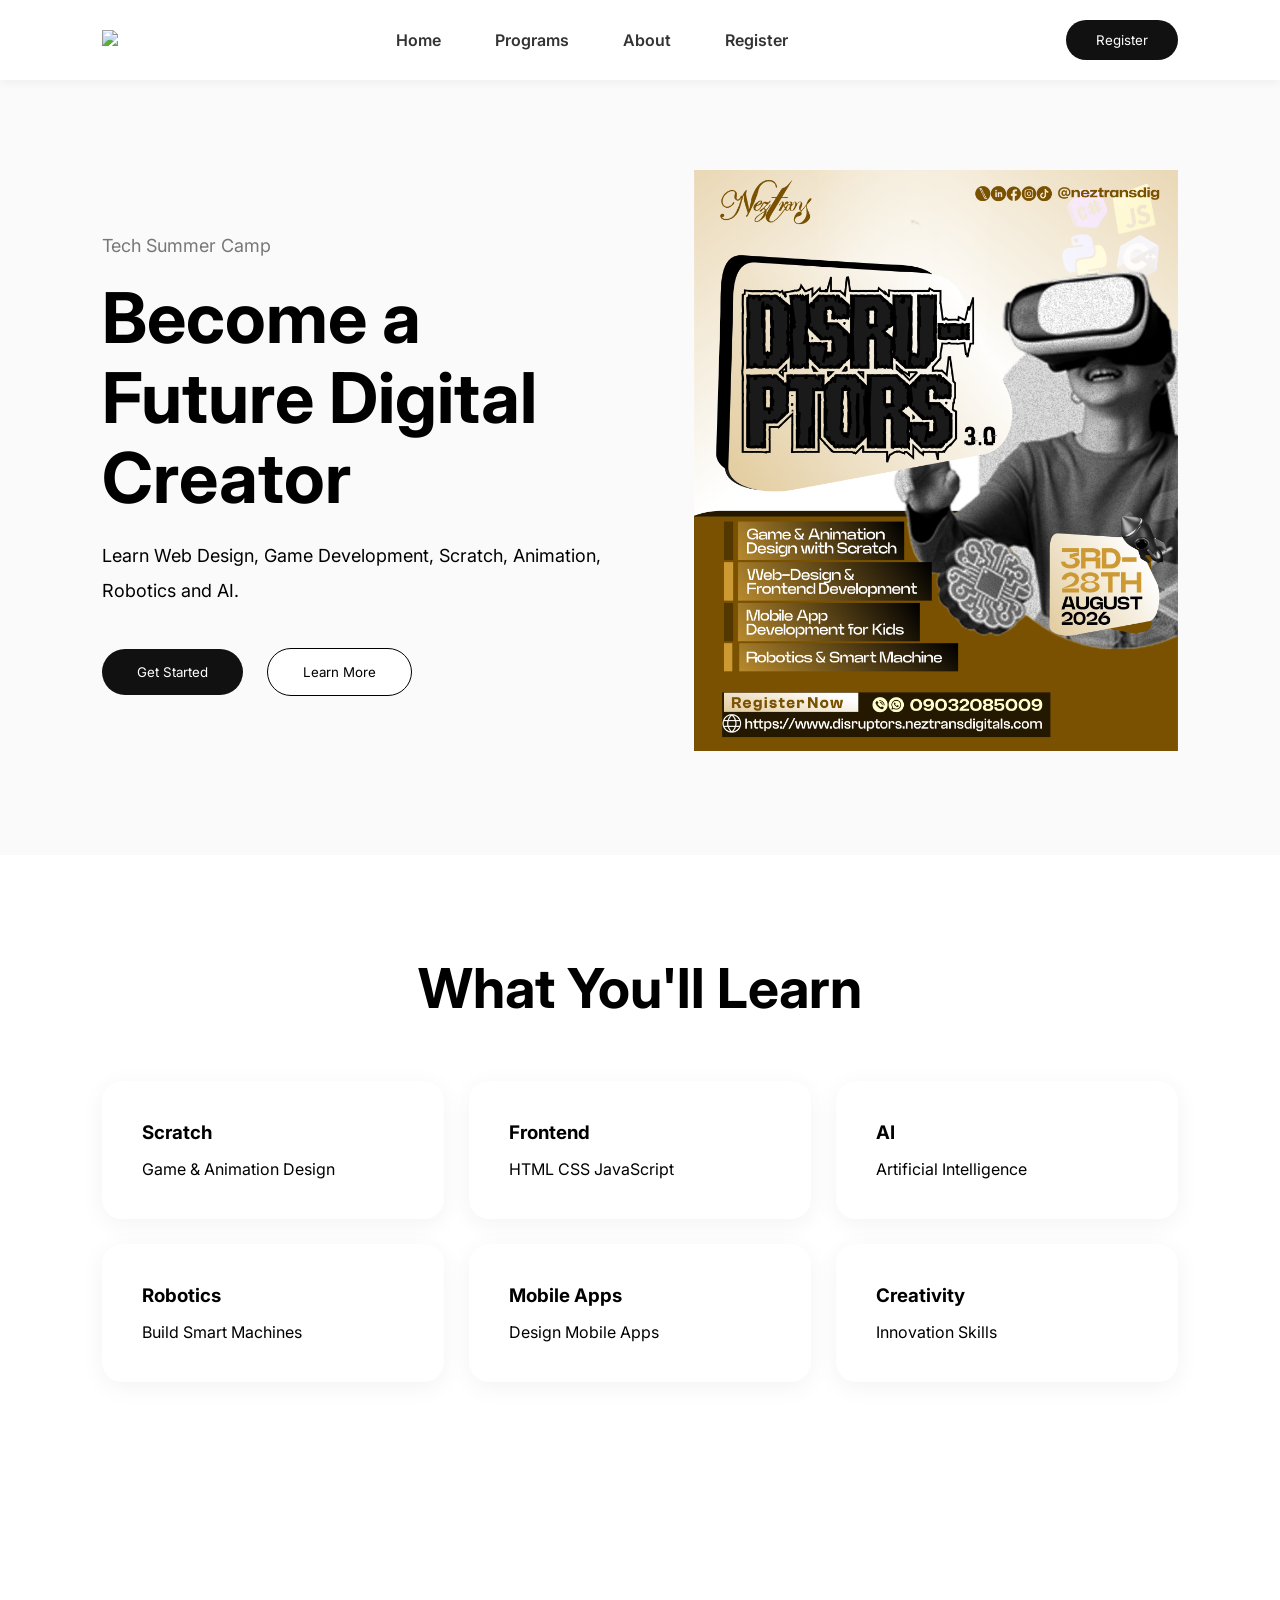
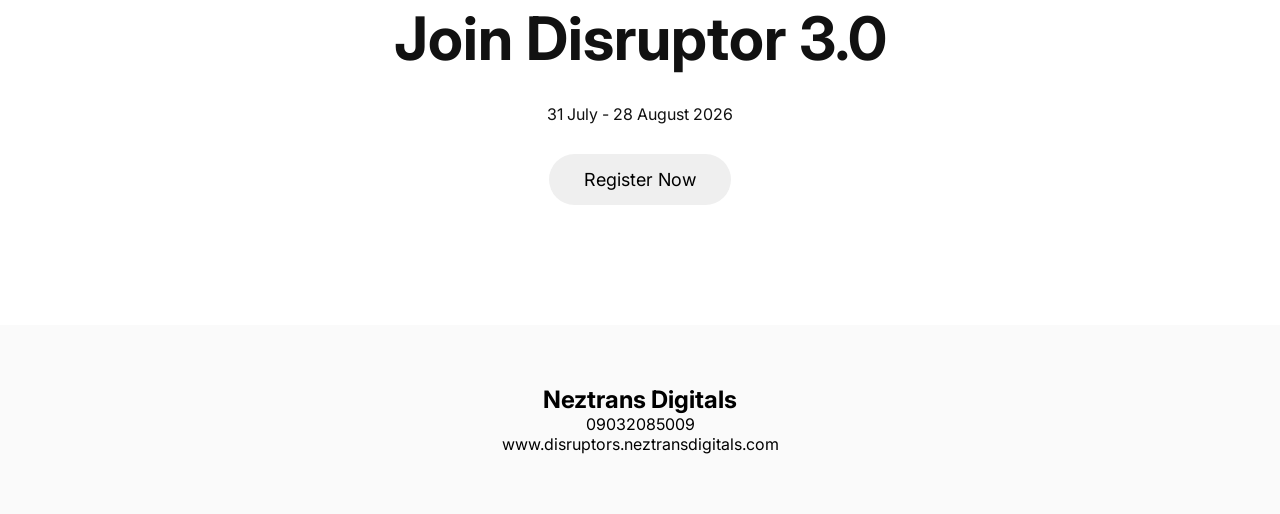
==== components/index.html @ b1d7d7e4 "Bootcamp Project files" ====
<!DOCTYPE html>
<html lang="en">

<head>

<meta charset="UTF-8">
<meta name="viewport" content="width=device-width, initial-scale=1.0">

<title>Disruptor 3.0</title>

<link rel="stylesheet" href="../src/assets/css/index.css">

<link href="https://fonts.googleapis.com/css2?family=Inter:wght@300;400;600;700;800&display=swap" rel="stylesheet">

</head>

<body>

<header>

<div class="container">

<div class="logo">

<img src="assets/images/logo.png">

</div>

<nav>

<a href="#">Home</a>
<a href="#">Programs</a>
<a href="#">About</a>
<a href="#">Register</a>

</nav>

<button class="btn">
Register
</button>

</div>

</header>



<section class="hero">

<div class="left">

<p class="small">
Tech Summer Camp
</p>

<h1>

Become a Future
Digital Creator

</h1>

<p>

Learn Web Design,
Game Development,
Scratch,
Animation,
Robotics and AI.

</p>

<div class="buttons">

<button class="primary">
Get Started
</button>

<button class="secondary">
Learn More
</button>

</div>

</div>



<div class="right">

<img src="../src/assets/images/Disruptors 3.0_070818.png">

</div>

</section>



<section class="stats">


 

</section>



<section class="courses">

<h2>What You'll Learn</h2>

<div class="grid">

<div class="card">

<h3>Scratch</h3>

<p>Game & Animation Design</p>

</div>

<div class="card">

<h3>Frontend</h3>

<p>HTML CSS JavaScript</p>

</div>

<div class="card">

<h3>AI</h3>

<p>Artificial Intelligence</p>

</div>

<div class="card">

<h3>Robotics</h3>

<p>Build Smart Machines</p>

</div>

<div class="card">

<h3>Mobile Apps</h3>

<p>Design Mobile Apps</p>

</div>

<div class="card">

<h3>Creativity</h3>

<p>Innovation Skills</p>

</div>

</div>

</section>



<section class="cta">

<h2>

Join
Disruptor 3.0

</h2>

<p>

31 July - 28 August 2026

</p>

<button>

 Register Now

</button>

</section>



<footer>

<h2>Neztrans Digitals</h2>

<p>

09032085009

</p>

<p>

www.disruptors.neztransdigitals.com

</p>

</footer>

<script src="../src/assets/js/index.js"></script>

</body>

</html>
---- src/assets/css/index.css ----
*{

margin:0;
padding:0;
box-sizing:border-box;
font-family:Inter,sans-serif;

}

body{

background:#fafafa;
color: black

}

header{

position:fixed;
width:100%;
background:white;
box-shadow:0 2px 10px rgba(0,0,0,.05);
z-index:999;

}

.container{

display:flex;
justify-content:space-between;
align-items:center;
padding:20px 8%;

}

.logo img{

width:120px;

}

nav a{

margin:25px;
text-decoration:none;
color:#333;
font-weight:600;

}

.btn{

background:#111;
color:white;
padding:12px 30px;
border:none;
border-radius:30px;
cursor:pointer;

}

.hero{

display:flex;
align-items:center;
justify-content:space-between;
padding:170px 8% 100px;


}

.left{

width:50%;

}

.small{

color:#777;
margin-bottom:15px;

}

.left h1{

font-size:70px;
line-height:80px;
margin-bottom:20px;

}

.left p{

font-size:18px;
line-height:35px;

}

.buttons{

margin-top:40px;

}

.primary{

background:#111;
color:white;
padding:15px 35px;
border:none;
border-radius:50px;

}

.secondary{

padding:15px 35px;
margin-left:20px;
border:1px solid black;
background:white;
border-radius:50px;

}

.right{

width:45%;

}

.right img{

width:100%;

}


.courses{
background-color: white;
padding:100px 8%;

}

.courses h2{

text-align:center;
font-size:55px;
margin-bottom:60px;

}

.grid{

display:grid;
grid-template-columns:repeat(auto-fit,minmax(280px,1fr));
gap:25px;
border-radius: 3px;

}

.card{

background:white;
padding:40px;
border-radius:20px;
box-shadow:0 5px 25px rgba(0,0,0,.05);
transition:.3s;

}

.card:hover{

transform:translateY(-10px);

}

.card h3{

margin-bottom:15px;

}

.cta{

background:white;
color:#111;
border-color: goldenrod;
text-align:center;
padding:120px 20px;

}

.cta h2{

font-size:60px;

}

.cta p{

margin:30px;

}

.cta button{

padding:15px 35px;
border:none;
border-radius:50px;
font-size:18px;

}

footer{

padding:60px;
text-align:center;

}

@media(max-width:900px){

.hero{

flex-direction:column;

}

.left{

width:100%;
text-align:center;

}

.right{

width:90%;
margin-top:50px;

}

.left h1{

font-size:50px;
line-height:60px;

}

.stats{

grid-template-columns:repeat(2,1fr);
gap:30px;

}

nav{

display:none;

}

}
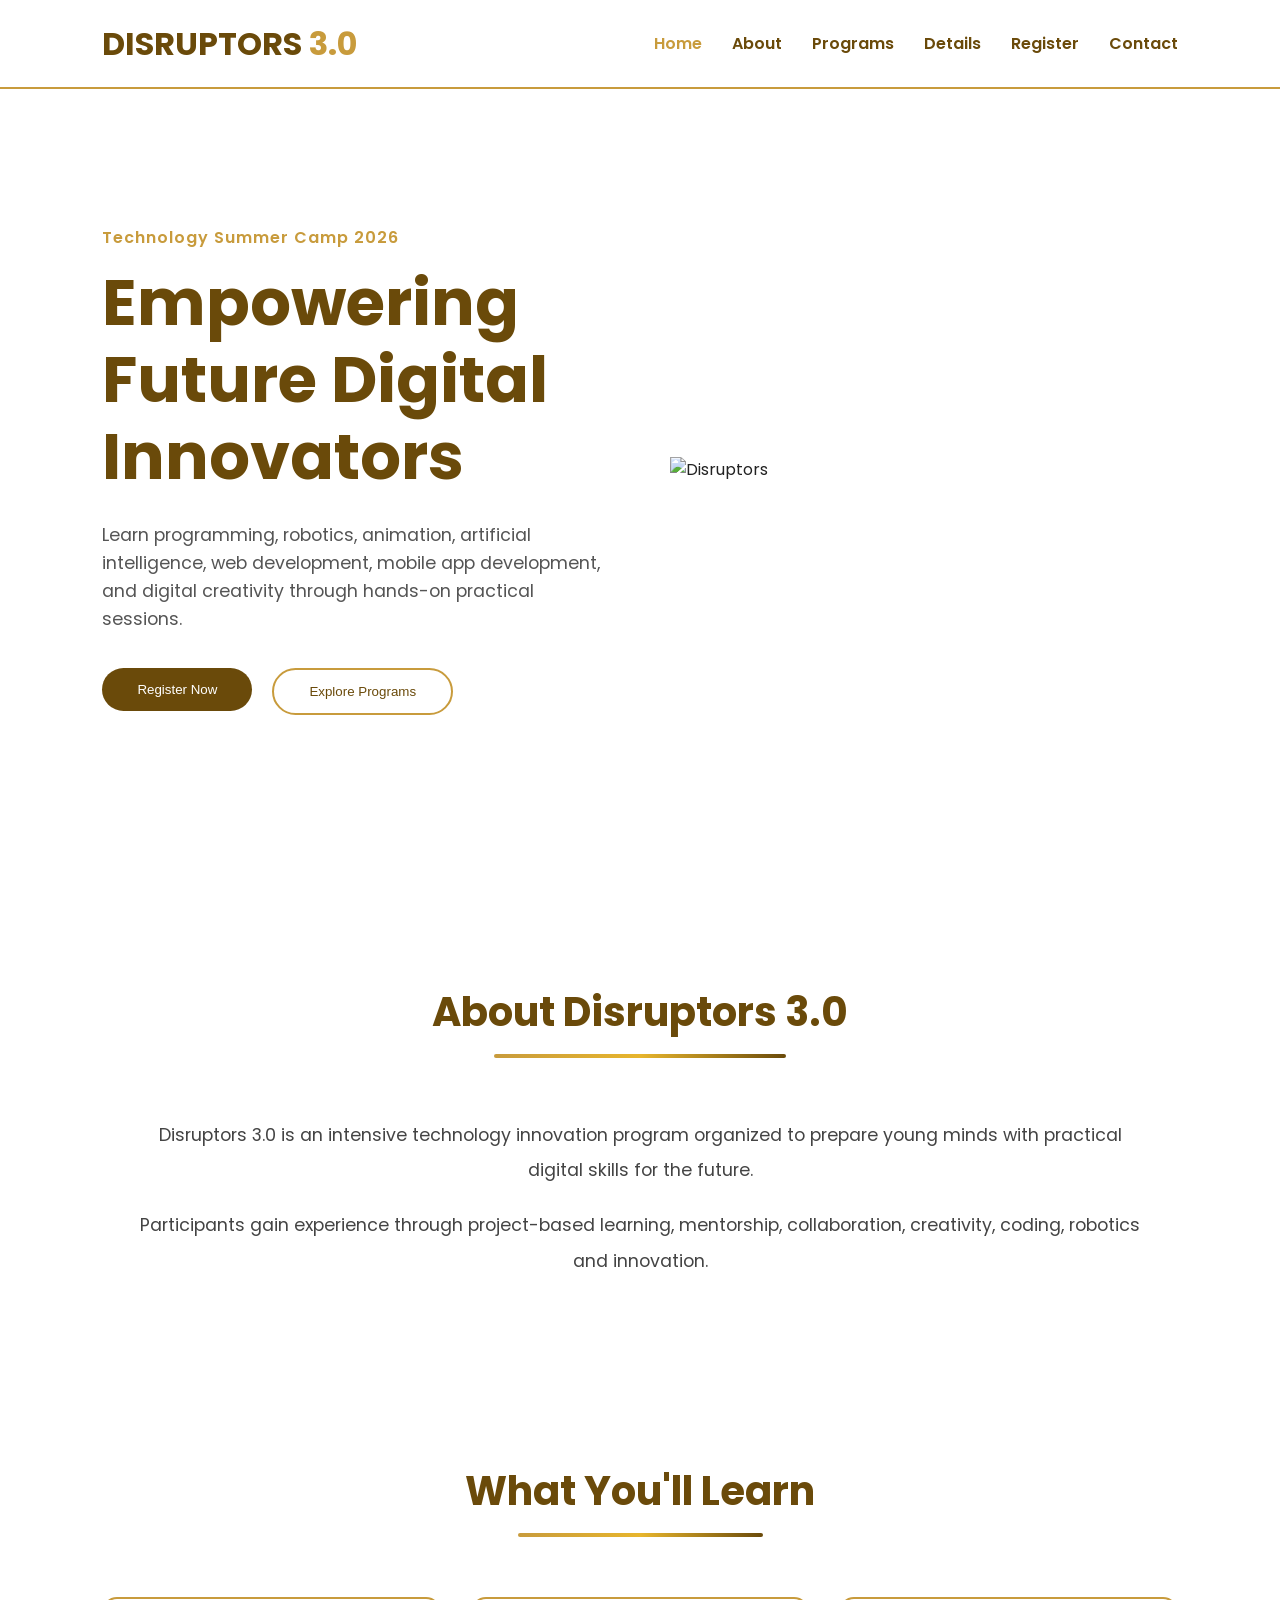
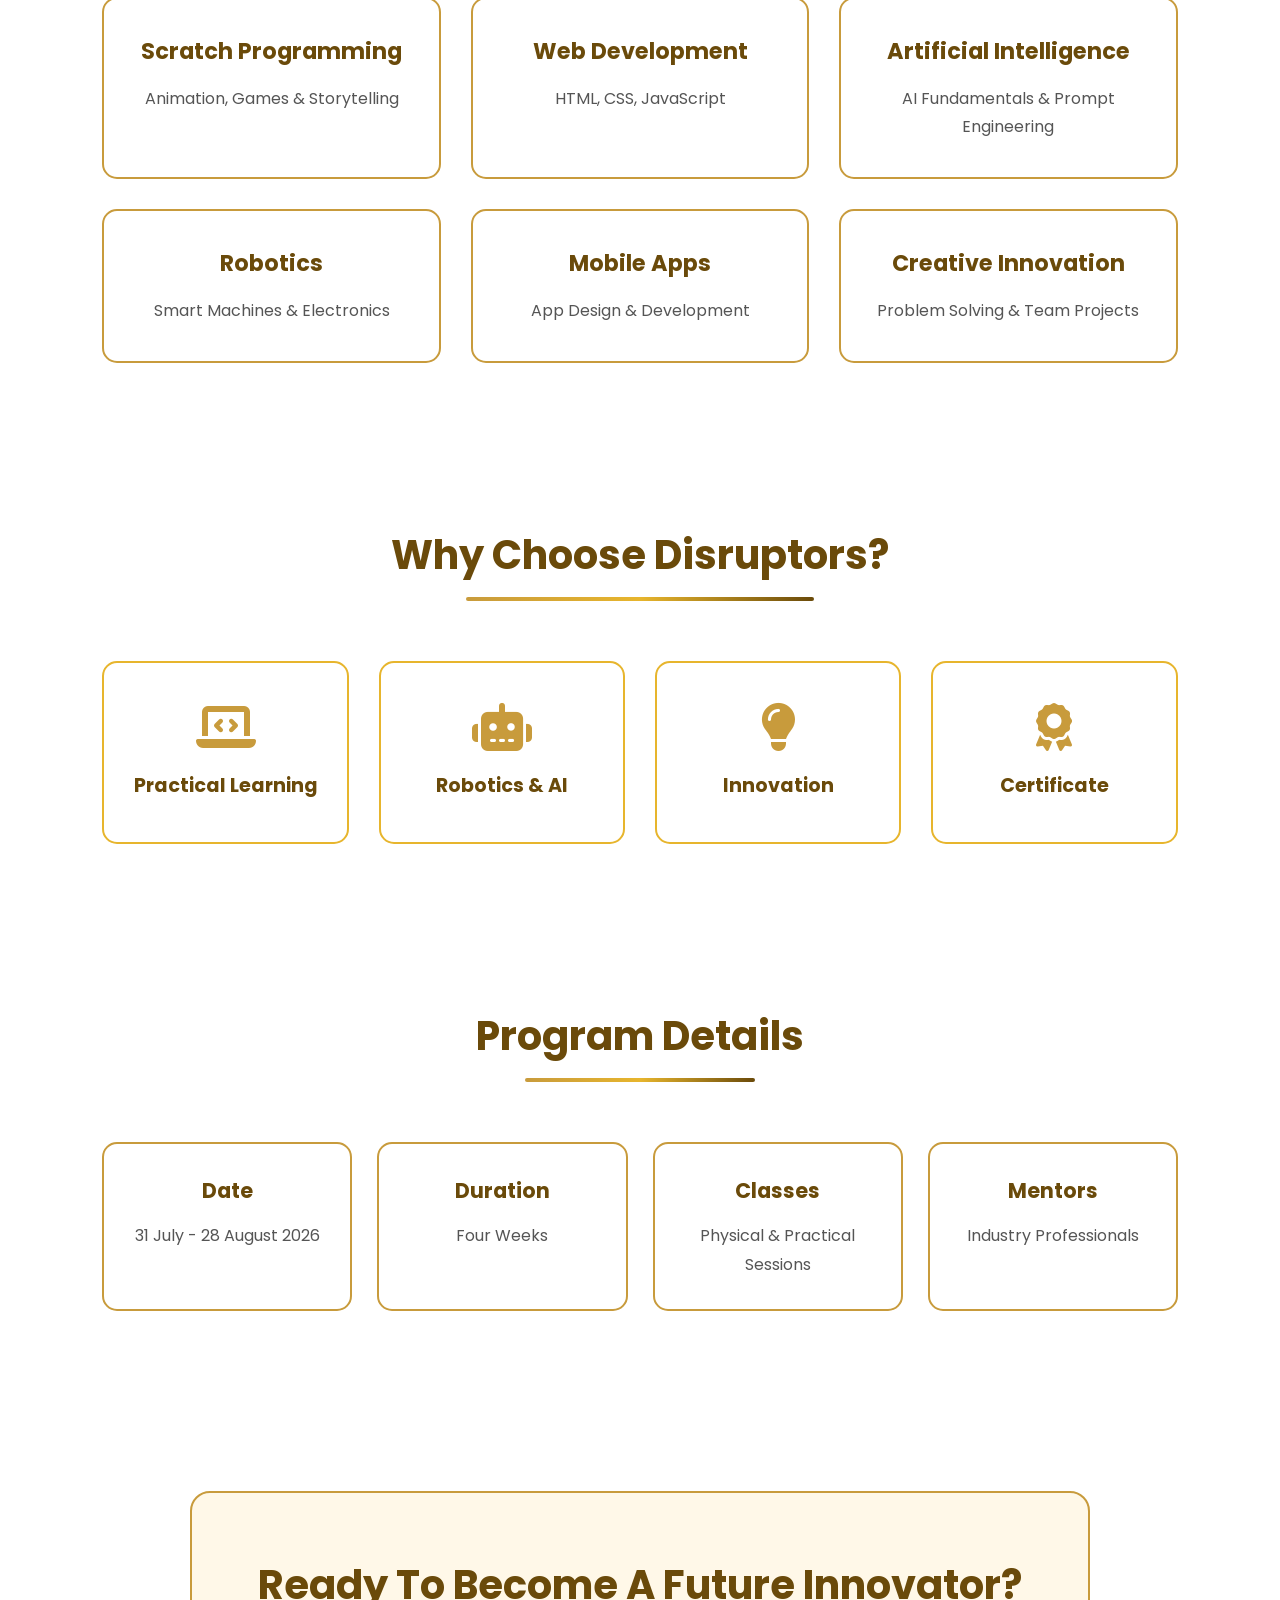
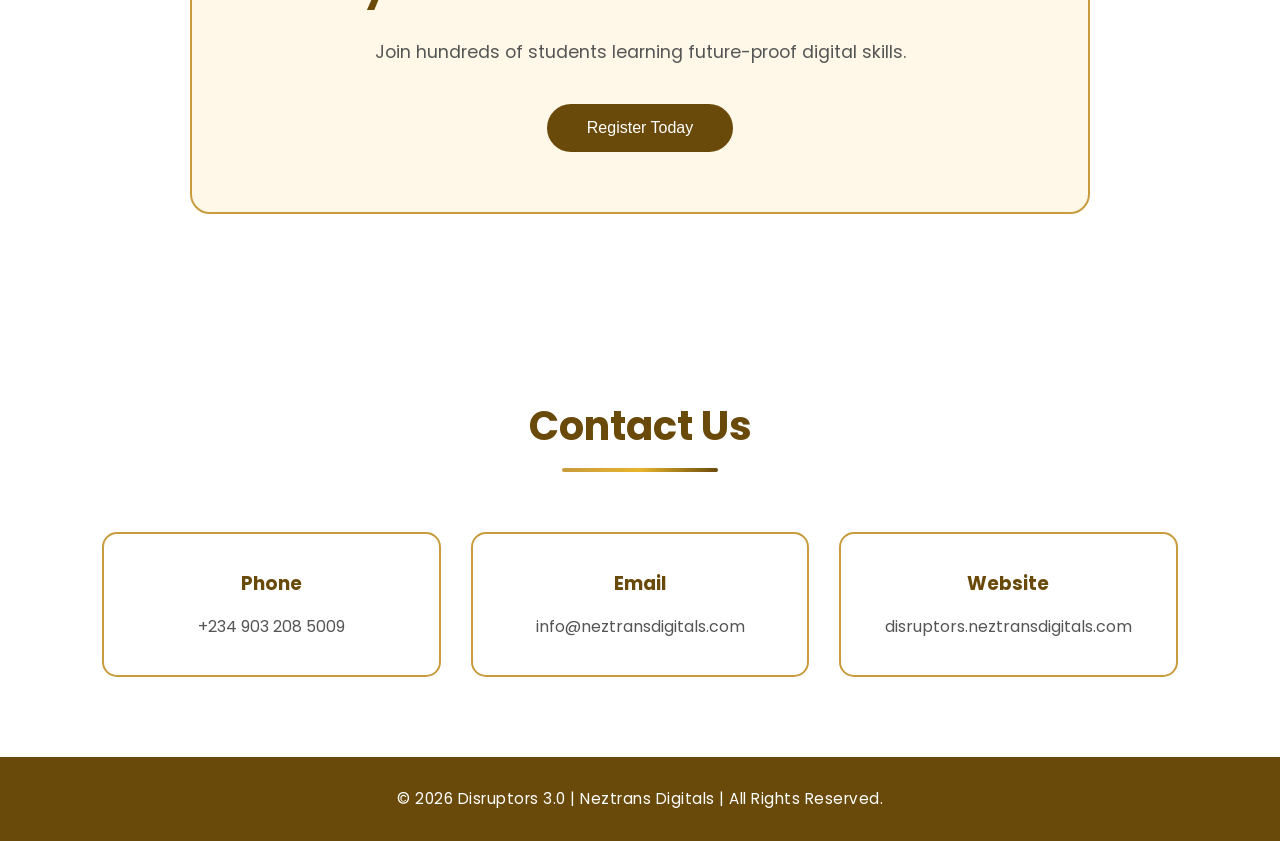
==== commit b69466b3: "Updated All Web Files" ====
--- a/components/index.html
+++ b/components/index.html
@@ -3,208 +3,533 @@
 
 <head>
 
-<meta charset="UTF-8">
-<meta name="viewport" content="width=device-width, initial-scale=1.0">
-
-<title>Disruptor 3.0</title>
-
-<link rel="stylesheet" href="../src/assets/css/index.css">
-
-<link href="https://fonts.googleapis.com/css2?family=Inter:wght@300;400;600;700;800&display=swap" rel="stylesheet">
+    <meta charset="UTF-8">
+    <meta name="viewport" content="width=device-width, initial-scale=1.0">
+
+    <title>Disruptors 3.0 | Tech Summer Camp</title>
+
+    <link rel="stylesheet" href="../src/assets/css/index.css">
+
+    <link rel="preconnect" href="https://fonts.googleapis.com">
+
+    <link rel="preconnect" href="https://fonts.gstatic.com" crossorigin>
+
+    <link href="https://fonts.googleapis.com/css2?family=Poppins:wght@300;400;500;600;700;800&display=swap" rel="stylesheet">
+
+    <link rel="stylesheet"
+    href="https://cdnjs.cloudflare.com/ajax/libs/font-awesome/6.7.2/css/all.min.css">
 
 </head>
 
 <body>
 
+<!-- ================= HEADER ================= -->
+
 <header>
 
-<div class="container">
-
-<div class="logo">
-
-<img src="assets/images/logo.png">
-
-</div>
-
-<nav>
-
-<a href="#">Home</a>
-<a href="#">Programs</a>
-<a href="#">About</a>
-<a href="#">Register</a>
-
-</nav>
-
-<button class="btn">
-Register
-</button>
-
-</div>
+    <div class="logo">
+
+        <h2>DISRUPTORS <span>3.0</span></h2>
+
+    </div>
+
+    <nav id="navbar">
+
+        <ul>
+            <li>
+                <a href="#home">Home</a>
+            </li>
+
+            <li>
+                <a href="#about">About</a>
+            </li>
+
+            <li>
+                <a href="#programs">Programs</a>
+            </li>
+
+            <li>
+                <a href="#details">Details</a>
+            </li>
+
+            <li>
+                <a href="#register">Register</a>
+            </li>
+
+            <li>
+                <a href="#contact">Contact</a>
+            </li>
+
+        </ul>
+
+    </nav>
+
+    <div class="menu-btn">
+
+        <i class="fa-solid fa-bars"></i>
+
+    </div>
 
 </header>
 
-
-
-<section class="hero">
-
-<div class="left">
-
-<p class="small">
-Tech Summer Camp
-</p>
-
-<h1>
-
-Become a Future
-Digital Creator
-
-</h1>
-
-<p>
-
-Learn Web Design,
-Game Development,
-Scratch,
-Animation,
-Robotics and AI.
-
-</p>
-
-<div class="buttons">
-
-<button class="primary">
-Get Started
-</button>
-
-<button class="secondary">
-Learn More
-</button>
-
-</div>
-
-</div>
-
-
-
-<div class="right">
-
-<img src="../src/assets/images/Disruptors 3.0_070818.png">
-
-</div>
-
-</section>
-
-
-
-<section class="stats">
-
-
- 
-
-</section>
-
-
-
-<section class="courses">
-
-<h2>What You'll Learn</h2>
-
-<div class="grid">
-
-<div class="card">
-
-<h3>Scratch</h3>
-
-<p>Game & Animation Design</p>
-
-</div>
-
-<div class="card">
-
-<h3>Frontend</h3>
-
-<p>HTML CSS JavaScript</p>
-
-</div>
-
-<div class="card">
-
-<h3>AI</h3>
-
-<p>Artificial Intelligence</p>
-
-</div>
-
-<div class="card">
-
-<h3>Robotics</h3>
-
-<p>Build Smart Machines</p>
-
-</div>
-
-<div class="card">
-
-<h3>Mobile Apps</h3>
-
-<p>Design Mobile Apps</p>
-
-</div>
-
-<div class="card">
-
-<h3>Creativity</h3>
-
-<p>Innovation Skills</p>
-
-</div>
-
-</div>
-
-</section>
-
-
-
-<section class="cta">
-
-<h2>
-
-Join
-Disruptor 3.0
-
-</h2>
-
-<p>
-
-31 July - 28 August 2026
-
-</p>
-
-<button>
-
- Register Now
-
-</button>
-
-</section>
-
-
+<!-- ================= HERO ================= -->
+
+<section id="home" class="hero">
+
+    <div class="hero-content">
+
+        <small>
+
+            Technology Summer Camp 2026
+
+        </small>
+
+        <h1>
+            Empowering
+            Future
+            Digital Innovators
+        </h1>
+
+        <p>
+            Learn programming,
+            robotics,
+            animation,
+            artificial intelligence,
+            web development,
+            mobile app development,
+            and digital creativity through
+            hands-on practical sessions.
+        </p>
+
+        <div class="hero-buttons">
+
+            <a href="#register">
+
+                <button class="primary">
+
+                    Register Now
+
+                </button>
+
+            </a>
+
+            <a href="#programs">
+
+                <button class="secondary">
+
+                    Explore Programs
+
+                </button>
+
+            </a>
+
+        </div>
+
+    </div>
+
+    <div class="hero-image">
+
+        <img src="../assets/images/hero.png"
+        alt="Disruptors">
+
+    </div>
+
+</section>
+
+<!-- ================= ABOUT ================= -->
+
+<section id="about">
+
+    <div class="section-title">
+
+        <h2>
+
+            About Disruptors 3.0
+
+        </h2>
+
+    </div>
+
+    <div class="about-container">
+
+        <p>
+            Disruptors 3.0 is an intensive
+            technology innovation program
+            organized to prepare young minds
+            with practical digital skills for
+            the future.
+        </p>
+
+        <p>
+            Participants gain experience
+            through project-based learning,
+            mentorship,
+            collaboration,
+            creativity,
+            coding,
+            robotics
+            and innovation.
+        </p>
+
+    </div>
+
+</section>
+
+<!-- ================= PROGRAMS ================= -->
+
+<section id="programs">
+
+    <div class="section-title">
+
+        <h2>
+
+            What You'll Learn
+
+        </h2>
+
+    </div>
+
+    <div class="program-grid">
+
+        <div class="program-card">
+
+            <h3>
+
+                Scratch Programming
+
+            </h3>
+
+            <p>
+                Animation,
+                Games &
+                Storytelling
+            </p>
+
+        </div>
+
+        <div class="program-card">
+
+            <h3>
+
+                Web Development
+
+            </h3>
+
+            <p>
+                HTML,
+                CSS,
+                JavaScript
+            </p>
+
+        </div>
+
+        <div class="program-card">
+
+            <h3>
+                Artificial Intelligence
+            </h3>
+
+            <p>
+                AI Fundamentals
+                & Prompt Engineering
+            </p>
+
+        </div>
+
+        <div class="program-card">
+
+            <h3>
+
+                Robotics
+
+            </h3>
+
+            <p>
+                Smart Machines &
+                Electronics
+            </p>
+
+        </div>
+
+        <div class="program-card">
+
+            <h3>
+                Mobile Apps
+            </h3>
+
+            <p>
+                App Design &
+                Development
+            </p>
+
+        </div>
+
+        <div class="program-card">
+
+            <h3>
+
+                Creative Innovation
+
+            </h3>
+
+            <p>
+                Problem Solving
+                & Team Projects
+            </p>
+
+        </div>
+
+    </div>
+
+</section>
+
+<!-- ================= WHY US ================= -->
+
+<section class="why-us">
+
+    <div class="section-title">
+
+        <h2>
+
+            Why Choose Disruptors?
+
+        </h2>
+
+    </div>
+
+    <div class="features">
+
+        <div class="feature">
+
+            <i class="fa-solid fa-laptop-code"></i>
+
+            <h3>
+
+                Practical Learning
+
+            </h3>
+
+        </div>
+
+        <div class="feature">
+
+            <i class="fa-solid fa-robot"></i>
+
+            <h3>
+
+                Robotics &
+                AI
+
+            </h3>
+
+        </div>
+
+
+        <div class="feature">
+
+            <i class="fa-solid fa-lightbulb"></i>
+
+            <h3>
+
+                Innovation
+
+            </h3>
+
+        </div>
+
+
+        <div class="feature">
+
+            <i class="fa-solid fa-award"></i>
+
+            <h3>
+
+                Certificate
+
+            </h3>
+
+        </div>
+
+    </div>
+
+</section>
+
+<!-- ================= DETAILS ================= -->
+
+<section id="details">
+
+    <div class="section-title">
+
+        <h2>
+
+            Program Details
+
+        </h2>
+
+    </div>
+
+    <div class="details-grid">
+
+        <div class="detail-card">
+
+            <h3>
+
+                Date
+
+            </h3>
+
+            <p>
+                31 July -
+                28 August 2026
+            </p>
+
+        </div>
+
+        <div class="detail-card">
+
+            <h3>
+
+                Duration
+
+            </h3>
+
+            <p>
+
+                Four Weeks
+
+            </p>
+
+        </div>
+
+        <div class="detail-card">
+
+            <h3>
+
+                Classes
+
+            </h3>
+
+            <p>
+                Physical &
+                Practical Sessions
+            </p>
+
+        </div>
+
+        <div class="detail-card">
+
+            <h3>
+
+                Mentors
+
+            </h3>
+
+            <p>
+                Industry Professionals
+            </p>
+
+        </div>
+
+    </div>
+
+</section>
+
+<!-- ================= REGISTRATION ================= -->
+<section id="register">
+
+    <div class="register-box">
+
+        <h2>
+
+            Ready To Become
+            A Future Innovator?
+
+        </h2>
+
+        <p>
+            Join hundreds of students
+            learning future-proof
+            digital skills.
+        </p>
+
+        <button>
+            Register Today
+        </button>
+
+    </div>
+
+</section>
+
+<!-- ================= CONTACT ================= -->
+<section id="contact">
+
+    <div class="section-title">
+
+        <h2>
+
+            Contact Us
+
+        </h2>
+
+    </div>
+
+    <div class="contact-grid">
+
+        <div>
+
+            <h3>
+
+                Phone
+
+            </h3>
+
+            <p>
+                +234 903 208 5009
+            </p>
+
+        </div>
+
+        <div>
+
+            <h3>
+
+                Email
+
+            </h3>
+
+            <p>
+                info@neztransdigitals.com
+            </p>
+
+        </div>
+
+        <div>
+
+            <h3>
+
+                Website
+
+            </h3>
+
+            <p>
+                disruptors.neztransdigitals.com
+            </p>
+
+        </div>
+
+    </div>
+
+</section>
+
+<!-- ================= FOOTER ================= -->
 
 <footer>
 
-<h2>Neztrans Digitals</h2>
-
-<p>
-
-09032085009
-
-</p>
-
-<p>
-
-www.disruptors.neztransdigitals.com
-
-</p>
+    <p>
+        © 2026 Disruptors 3.0 |
+        Neztrans Digitals |
+        All Rights Reserved.
+    </p>
 
 </footer>
 
--- a/src/assets/css/index.css
+++ b/src/assets/css/index.css
@@ -1,264 +1,1214 @@
+/* =======================================
+   GLOBAL STYLES
+======================================= */
+
 *{
-
-margin:0;
-padding:0;
-box-sizing:border-box;
-font-family:Inter,sans-serif;
-
+    margin:0;
+    padding:0;
+    box-sizing:border-box;
+}
+
+html{
+    scroll-behavior:smooth;
 }
 
 body{
 
-background:#fafafa;
-color: black
-
-}
+    font-family:'Poppins',sans-serif;
+
+    background:#ffffff;
+
+    color:#222;
+
+    overflow-x:hidden;
+
+    line-height:1.6;
+
+}
+
+
+/* =======================================
+   COLORS
+======================================= */
+
+:root{
+
+    --gold:#C89B3C;
+
+    --yellow:#E7B52D;
+
+    --brown:#6A4A0A;
+
+    --lightGold:#FFF8E8;
+
+    --white:#ffffff;
+
+    --black:#222222;
+
+}
+
+
+/* =======================================
+   LINKS
+======================================= */
+
+a{
+
+    text-decoration:none;
+
+    color:inherit;
+
+}
+
+ul{
+
+    list-style:none;
+
+}
+
+img{
+
+    max-width:100%;
+
+    display:block;
+
+}
+
+
+/* =======================================
+   REUSABLE SECTION
+======================================= */
+
+section{
+
+    padding:80px 8%;
+
+}
+
+.section-title{
+
+    text-align:center;
+
+    margin-bottom:60px;
+
+}
+
+.section-title h2{
+
+    font-size:2.5rem;
+
+    color:var(--brown);
+
+    position:relative;
+
+    display:inline-block;
+
+}
+
+.section-title h2::after{
+
+    content:"";
+
+    width:70%;
+
+    height:4px;
+
+    background:linear-gradient(
+    to right,
+    var(--gold),
+    var(--yellow),
+    var(--brown)
+    );
+
+    display:block;
+
+    margin:10px auto 0;
+
+    border-radius:20px;
+
+}
+
+/* =======================================
+   HEADER
+======================================= */
 
 header{
 
-position:fixed;
-width:100%;
-background:white;
-box-shadow:0 2px 10px rgba(0,0,0,.05);
-z-index:999;
-
-}
-
-.container{
-
-display:flex;
-justify-content:space-between;
-align-items:center;
-padding:20px 8%;
-
-}
-
-.logo img{
-
-width:120px;
-
-}
-
-nav a{
-
-margin:25px;
-text-decoration:none;
-color:#333;
-font-weight:600;
-
-}
-
-.btn{
-
-background:#111;
-color:white;
-padding:12px 30px;
-border:none;
-border-radius:30px;
-cursor:pointer;
-
-}
+    position:fixed;
+
+    top:0;
+
+    left:0;
+
+    width:100%;
+
+    background:#fff;
+
+    display:flex;
+
+    justify-content:space-between;
+
+    align-items:center;
+
+    padding:18px 8%;
+
+    z-index:1000;
+
+    border-bottom:2px solid var(--gold);
+
+    box-shadow:0 2px 10px rgba(0,0,0,.08);
+
+}
+
+/* =======================================
+   LOGO
+======================================= */
+
+.logo h2{
+
+    color:var(--brown);
+
+    font-size:2rem;
+
+    font-weight:700;
+
+}
+
+.logo span{
+
+    color:var(--gold);
+
+}
+
+/* =======================================
+   NAVBAR
+======================================= */
+
+nav ul{
+
+    display:flex;
+
+    gap:30px;
+
+}
+
+nav ul li a{
+
+    color:var(--brown);
+
+    font-weight:600;
+
+    transition:.3s;
+
+    position:relative;
+
+}
+
+nav ul li a:hover{
+
+    color:var(--gold);
+
+}
+
+nav ul li a::after{
+
+    content:"";
+
+    position:absolute;
+
+    left:0;
+
+    bottom:-6px;
+
+    width:0;
+
+    height:2px;
+
+    background:var(--gold);
+
+    transition:.3s;
+
+}
+
+nav ul li a:hover::after{
+
+    width:100%;
+
+}
+
+/* =======================================
+   HAMBURGER BUTTON
+======================================= */
+
+.menu-btn{
+
+    display:none;
+
+    font-size:2rem;
+
+    color:var(--brown);
+
+    cursor:pointer;
+
+}
+
+/* =======================================
+   MOBILE NAVIGATION
+======================================= */
+
+@media(max-width:900px){
+
+    .menu-btn{
+
+        display:block;
+
+    }
+
+    nav{
+
+        position:absolute;
+
+        top:100%;
+
+        left:0;
+
+        width:100%;
+
+        background:#fff;
+
+        border-top:2px solid var(--gold);
+
+        display:none;
+
+    }
+
+    nav.active{
+
+        display:block;
+
+    }
+
+    nav ul{
+
+        flex-direction:column;
+
+        padding:20px;
+
+        gap:20px;
+
+        text-align:center;
+
+    }
+
+    nav ul li{
+
+        padding:10px 0;
+
+    }
+
+}
+
+/* =======================================
+   SMALL MOBILE DEVICES
+======================================= */
+
+@media(max-width:480px){
+
+    .logo h2{
+
+        font-size:1.5rem;
+
+    }
+
+    section{
+
+        padding:70px 6%;
+
+    }
+
+}
+
+/* =======================================
+   HERO SECTION
+======================================= */
 
 .hero{
 
-display:flex;
-align-items:center;
-justify-content:space-between;
-padding:170px 8% 100px;
-
-
-}
-
-.left{
-
-width:50%;
-
-}
-
-.small{
-
-color:#777;
-margin-bottom:15px;
-
-}
-
-.left h1{
-
-font-size:70px;
-line-height:80px;
-margin-bottom:20px;
-
-}
-
-.left p{
-
-font-size:18px;
-line-height:35px;
-
-}
-
-.buttons{
-
-margin-top:40px;
+    min-height:100vh;
+
+    display:flex;
+
+    justify-content:space-between;
+
+    align-items:center;
+
+    gap:60px;
+
+    padding-top:120px;
+
+    background:#ffffff;
+
+}
+
+.hero-content{
+
+    flex:1;
+
+}
+
+.hero-content small{
+
+    display:inline-block;
+
+    color:var(--gold);
+
+    font-size:1rem;
+
+    font-weight:600;
+
+    margin-bottom:15px;
+
+    letter-spacing:1px;
+
+}
+
+.hero-content h1{
+
+    font-size:4rem;
+
+    color:var(--brown);
+
+    line-height:1.2;
+
+    margin-bottom:25px;
+
+    font-weight:700;
+
+}
+
+.hero-content p{
+
+    font-size:1.1rem;
+
+    color:#555;
+
+    max-width:600px;
+
+    margin-bottom:35px;
+
+}
+
+.hero-buttons{
+
+    display:flex;
+
+    gap:20px;
+
+    flex-wrap:wrap;
 
 }
 
 .primary{
 
-background:#111;
-color:white;
-padding:15px 35px;
-border:none;
-border-radius:50px;
+    background:var(--brown);
+
+    color:#fff;
+
+    padding:14px 35px;
+
+    border:none;
+
+    border-radius:30px;
+
+    cursor:pointer;
+
+    transition:.3s;
+
+}
+
+.primary:hover{
+
+    background:var(--gold);
 
 }
 
 .secondary{
 
-padding:15px 35px;
-margin-left:20px;
-border:1px solid black;
-background:white;
-border-radius:50px;
-
-}
-
-.right{
-
-width:45%;
-
-}
-
-.right img{
-
-width:100%;
-
-}
-
-
-.courses{
-background-color: white;
-padding:100px 8%;
-
-}
-
-.courses h2{
-
-text-align:center;
-font-size:55px;
-margin-bottom:60px;
-
-}
-
-.grid{
-
-display:grid;
-grid-template-columns:repeat(auto-fit,minmax(280px,1fr));
-gap:25px;
-border-radius: 3px;
-
-}
-
-.card{
-
-background:white;
-padding:40px;
-border-radius:20px;
-box-shadow:0 5px 25px rgba(0,0,0,.05);
-transition:.3s;
-
-}
-
-.card:hover{
-
-transform:translateY(-10px);
-
-}
-
-.card h3{
-
-margin-bottom:15px;
-
-}
-
-.cta{
-
-background:white;
-color:#111;
-border-color: goldenrod;
-text-align:center;
-padding:120px 20px;
-
-}
-
-.cta h2{
-
-font-size:60px;
-
-}
-
-.cta p{
-
-margin:30px;
-
-}
-
-.cta button{
-
-padding:15px 35px;
-border:none;
-border-radius:50px;
-font-size:18px;
-
-}
+    background:transparent;
+
+    color:var(--brown);
+
+    border:2px solid var(--gold);
+
+    padding:14px 35px;
+
+    border-radius:30px;
+
+    cursor:pointer;
+
+    transition:.3s;
+
+}
+
+.secondary:hover{
+
+    background:var(--gold);
+
+    color:#fff;
+
+}
+
+.hero-image{
+
+    flex:1;
+
+    display:flex;
+
+    justify-content:center;
+
+    align-items:center;
+
+}
+
+.hero-image img{
+
+    width:100%;
+
+    max-width:520px;
+
+    animation:float 4s ease-in-out infinite;
+
+}
+
+/* =======================================
+   HERO ANIMATION
+======================================= */
+
+@keyframes float{
+
+    0%{
+
+        transform:translateY(0);
+
+    }
+
+    50%{
+
+        transform:translateY(-12px);
+
+    }
+
+    100%{
+
+        transform:translateY(0);
+
+    }
+
+}
+
+/* =======================================
+   ABOUT SECTION
+======================================= */
+
+#about{
+
+    background:#ffffff;
+
+}
+
+.about-container{
+
+    max-width:1000px;
+
+    margin:auto;
+
+    text-align:center;
+
+}
+
+.about-container p{
+
+    font-size:1.1rem;
+
+    color:#444;
+
+    margin-bottom:20px;
+
+    line-height:2;
+
+}
+
+/* =======================================
+   RESPONSIVE HERO & ABOUT
+======================================= */
+
+@media(max-width:900px){
+
+    .hero{
+
+        flex-direction:column-reverse;
+
+        text-align:center;
+
+        padding-top:140px;
+
+    }
+
+    .hero-content h1{
+
+        font-size:2.8rem;
+
+    }
+
+    .hero-content p{
+
+        margin:auto auto 35px;
+
+    }
+
+    .hero-buttons{
+
+        justify-content:center;
+
+    }
+
+    .hero-image img{
+
+        max-width:400px;
+
+    }
+
+}
+
+@media(max-width:600px){
+
+    .hero-content h1{
+
+        font-size:2.2rem;
+
+    }
+
+    .hero-content p{
+
+        font-size:1rem;
+
+    }
+
+    .primary,
+    .secondary{
+
+        width:100%;
+
+    }
+
+    .hero-image img{
+
+        max-width:300px;
+
+    }
+
+}
+
+/* =======================================
+   PROGRAMS SECTION
+======================================= */
+
+#programs{
+
+    background:#ffffff;
+
+}
+
+.program-grid{
+
+    display:grid;
+
+    grid-template-columns:repeat(auto-fit,minmax(280px,1fr));
+
+    gap:30px;
+
+}
+
+.program-card{
+
+    background:#ffffff;
+
+    border:2px solid var(--gold);
+
+    border-radius:15px;
+
+    padding:35px 25px;
+
+    text-align:center;
+
+    transition:.4s;
+
+}
+
+.program-card:hover{
+
+    transform:translateY(-10px);
+
+    background:var(--lightGold);
+
+    box-shadow:0 10px 25px rgba(0,0,0,.12);
+
+}
+
+.program-card h3{
+
+    color:var(--brown);
+
+    margin-bottom:15px;
+
+    font-size:1.4rem;
+
+}
+
+.program-card p{
+
+    color:#555;
+
+    line-height:1.8;
+
+}
+
+/* =======================================
+   WHY CHOOSE US
+======================================= */
+
+.why-us{
+
+    background:#ffffff;
+
+}
+
+.features{
+
+    display:grid;
+
+    grid-template-columns:repeat(auto-fit,minmax(220px,1fr));
+
+    gap:30px;
+
+    margin-top:40px;
+
+}
+
+.feature{
+
+    border:2px solid var(--yellow);
+
+    border-radius:15px;
+
+    padding:40px 20px;
+
+    text-align:center;
+
+    transition:.3s;
+
+}
+
+.feature:hover{
+
+    background:var(--lightGold);
+
+    transform:translateY(-8px);
+
+}
+
+.feature i{
+
+    font-size:3rem;
+
+    color:var(--gold);
+
+    margin-bottom:20px;
+
+}
+
+.feature h3{
+
+    color:var(--brown);
+
+    font-size:1.2rem;
+
+}
+
+/* =======================================
+   DETAILS SECTION
+======================================= */
+
+#details{
+
+    background:#ffffff;
+
+}
+
+.details-grid{
+
+    display:grid;
+
+    grid-template-columns:repeat(auto-fit,minmax(240px,1fr));
+
+    gap:25px;
+
+    margin-top:40px;
+
+}
+
+.detail-card{
+
+    border:2px solid var(--gold);
+
+    border-radius:15px;
+
+    padding:30px;
+
+    text-align:center;
+
+    transition:.3s;
+
+}
+
+.detail-card:hover{
+
+    background:var(--lightGold);
+
+    transform:translateY(-8px);
+
+}
+
+.detail-card h3{
+
+    color:var(--brown);
+
+    margin-bottom:15px;
+
+    font-size:1.3rem;
+
+}
+
+.detail-card p{
+
+    color:#555;
+
+    line-height:1.8;
+
+}
+
+/* =======================================
+   RESPONSIVE STYLES
+======================================= */
+
+@media(max-width:900px){
+
+    .program-grid{
+
+        grid-template-columns:repeat(2,1fr);
+
+    }
+
+    .features{
+
+        grid-template-columns:repeat(2,1fr);
+
+    }
+
+    .details-grid{
+
+        grid-template-columns:repeat(2,1fr);
+
+    }
+
+}
+
+@media(max-width:600px){
+
+    .program-grid{
+
+        grid-template-columns:1fr;
+
+    }
+
+    .features{
+
+        grid-template-columns:1fr;
+
+    }
+
+    .details-grid{
+
+        grid-template-columns:1fr;
+
+    }
+
+    .program-card,
+    .feature,
+    .detail-card{
+
+        padding:30px 20px;
+
+    }
+
+}
+
+/* =======================================
+   REGISTER SECTION
+======================================= */
+
+#register{
+
+    background:#ffffff;
+
+    padding:100px 8%;
+
+}
+
+.register-box{
+
+    max-width:900px;
+
+    margin:auto;
+
+    padding:60px 40px;
+
+    text-align:center;
+
+    border:2px solid var(--gold);
+
+    border-radius:20px;
+
+    background:var(--lightGold);
+
+    transition:.3s;
+
+}
+
+.register-box:hover{
+
+    box-shadow:0 10px 30px rgba(0,0,0,.10);
+
+}
+
+.register-box h2{
+
+    color:var(--brown);
+
+    font-size:2.5rem;
+
+    margin-bottom:20px;
+
+}
+
+.register-box p{
+
+    color:#555;
+
+    font-size:1.1rem;
+
+    margin-bottom:35px;
+
+    line-height:1.8;
+
+}
+
+.register-box button{
+
+    background:var(--brown);
+
+    color:#fff;
+
+    padding:15px 40px;
+
+    border:none;
+
+    border-radius:30px;
+
+    font-size:1rem;
+
+    cursor:pointer;
+
+    transition:.3s;
+
+}
+
+.register-box button:hover{
+
+    background:var(--gold);
+
+}
+
+/* =======================================
+   CONTACT SECTION
+======================================= */
+
+#contact{
+
+    background:#ffffff;
+
+}
+
+.contact-grid{
+
+    display:grid;
+
+    grid-template-columns:repeat(auto-fit,minmax(280px,1fr));
+
+    gap:30px;
+
+    margin-top:50px;
+
+}
+
+.contact-grid div{
+
+    border:2px solid var(--gold);
+
+    border-radius:15px;
+
+    padding:35px;
+
+    text-align:center;
+
+    transition:.3s;
+
+}
+
+.contact-grid div:hover{
+
+    background:var(--lightGold);
+
+    transform:translateY(-6px);
+
+}
+
+.contact-grid h3{
+
+    color:var(--brown);
+
+    margin-bottom:15px;
+
+}
+
+.contact-grid p{
+
+    color:#555;
+
+}
+
+/* =======================================
+   FOOTER
+======================================= */
 
 footer{
 
-padding:60px;
-text-align:center;
-
-}
+    background:var(--brown);
+
+    color:#ffffff;
+
+    text-align:center;
+
+    padding:30px 20px;
+
+}
+
+footer p{
+
+    font-size:.95rem;
+
+    letter-spacing:.5px;
+
+}
+
+/* =======================================
+   TABLET RESPONSIVE
+======================================= */
 
 @media(max-width:900px){
 
-.hero{
-
-flex-direction:column;
-
-}
-
-.left{
-
-width:100%;
-text-align:center;
-
-}
-
-.right{
-
-width:90%;
-margin-top:50px;
-
-}
-
-.left h1{
-
-font-size:50px;
-line-height:60px;
-
-}
-
-.stats{
-
-grid-template-columns:repeat(2,1fr);
-gap:30px;
-
-}
-
-nav{
-
-display:none;
-
-}
+    #register{
+
+        padding:80px 6%;
+
+    }
+
+    .register-box{
+
+        padding:40px 25px;
+
+    }
+
+    .register-box h2{
+
+        font-size:2rem;
+
+    }
+
+    .contact-grid{
+
+        grid-template-columns:repeat(2,1fr);
+
+    }
+
+}
+
+/* =======================================
+   MOBILE RESPONSIVE
+======================================= */
+
+@media(max-width:600px){
+
+    section{
+
+        padding:70px 5%;
+
+    }
+
+    .section-title h2{
+
+        font-size:2rem;
+
+    }
+
+    .register-box{
+
+        padding:35px 20px;
+
+    }
+
+    .register-box h2{
+
+        font-size:1.8rem;
+
+    }
+
+    .register-box p{
+
+        font-size:1rem;
+
+    }
+
+    .register-box button{
+
+        width:100%;
+
+    }
+
+    .contact-grid{
+
+        grid-template-columns:1fr;
+
+    }
+
+    .contact-grid div{
+
+        padding:25px;
+
+    }
+
+    footer{
+
+        padding:25px 15px;
+
+    }
+
+    footer p{
+
+        font-size:.85rem;
+
+    }
+
+}
+
+/* =======================================
+   EXTRA SMALL DEVICES
+======================================= */
+
+@media(max-width:400px){
+
+    .register-box h2{
+
+        font-size:1.5rem;
+
+    }
+
+    .register-box p{
+
+        font-size:.95rem;
+
+    }
+
+    .contact-grid h3{
+
+        font-size:1.1rem;
+
+    }
+
+}
+
+/* Active Navbar Link */
+
+.active-link{
+
+    color:var(--gold) !important;
+
+}
+
+/* Scroll Reveal */
+
+.hero-content,
+.hero-image,
+.program-card,
+.feature,
+.detail-card,
+.register-box,
+.contact-grid{
+
+    opacity:0;
+
+    transform:translateY(50px);
+
+    transition:all .8s ease;
+
+}
+
+.show{
+    opacity:1;
+
+    transform:translateY(0);
+}
+
+/* Ripple Effect */
+
+button{
+
+    position:relative;
+
+    overflow:hidden;
+
+}
+
+.ripple{
+
+    position:absolute;
+
+    border-radius:50%;
+
+    background:rgba(255,255,255,.4);
+
+    transform:scale(0);
+
+    animation:ripple .6s linear;
+
+}
+
+@keyframes ripple{
+
+    to{
+        transform:scale(4);
+
+        opacity:0;
+    }
 
 }
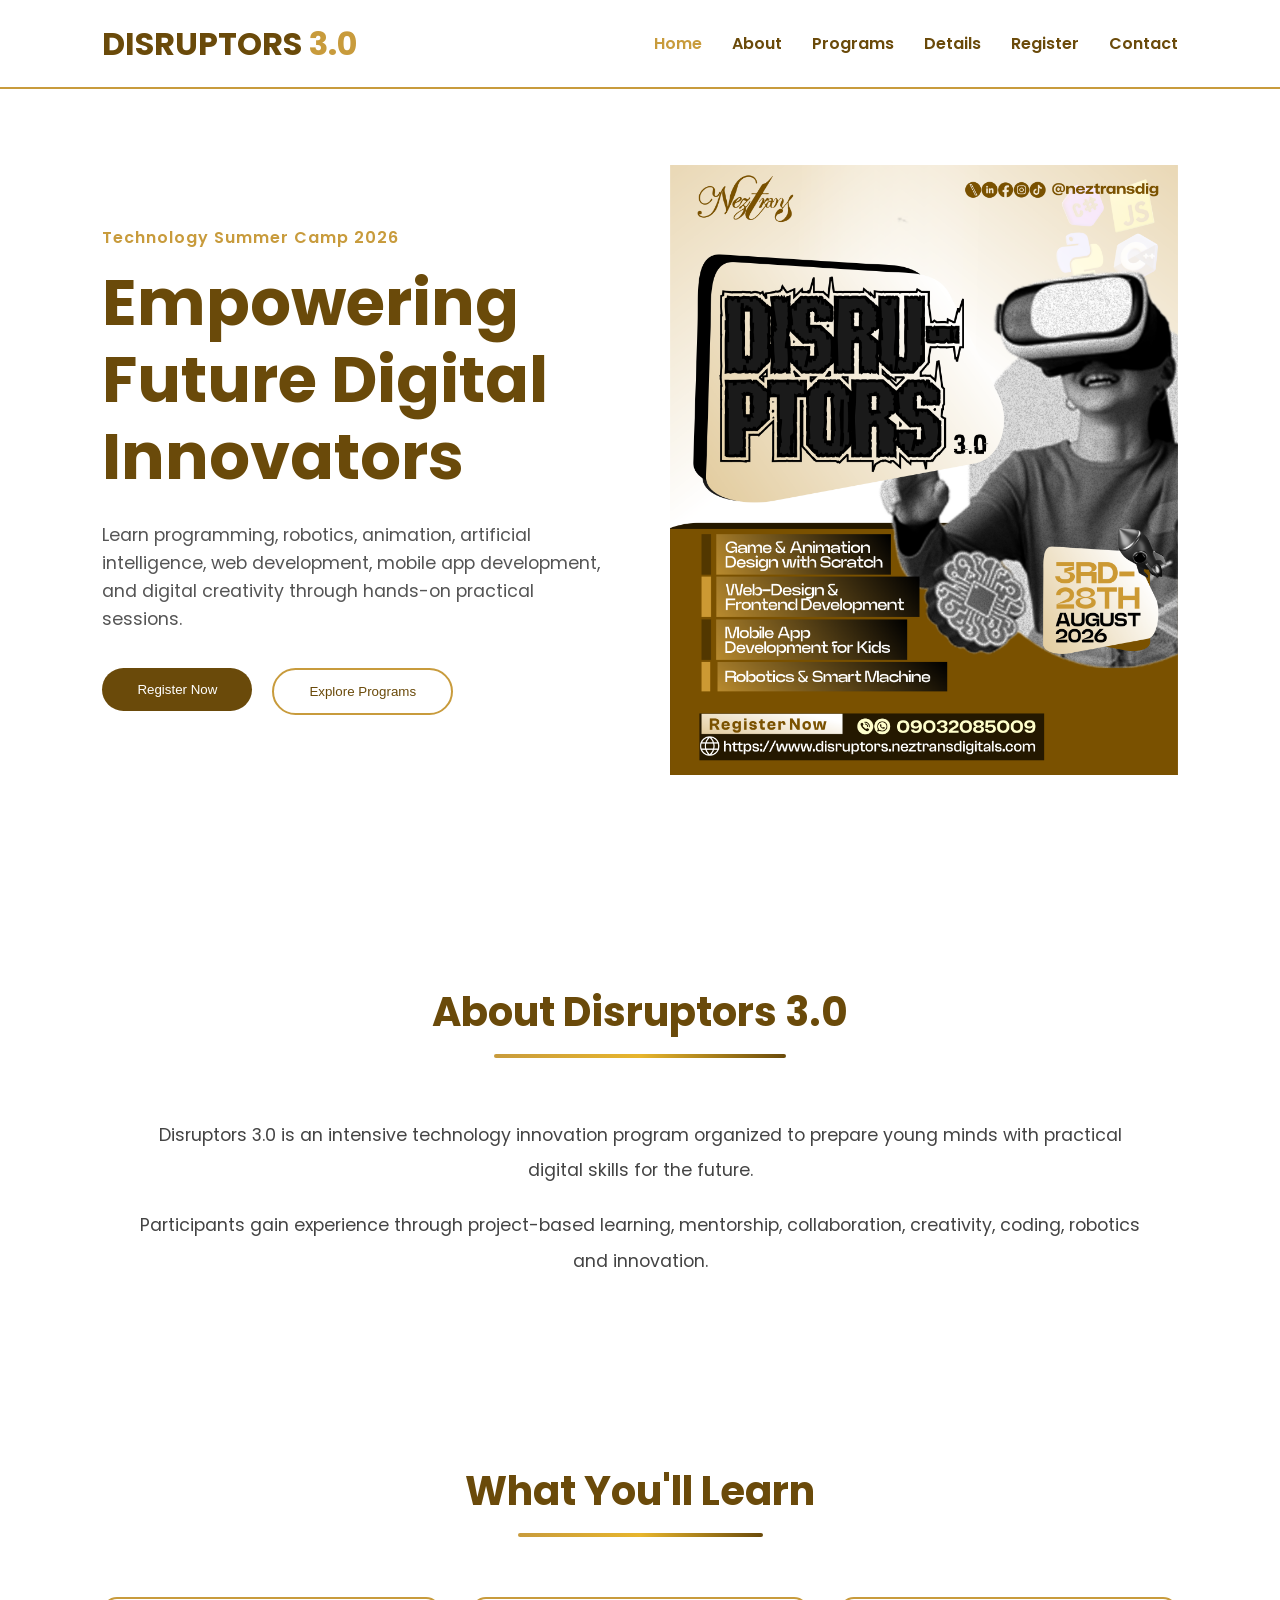
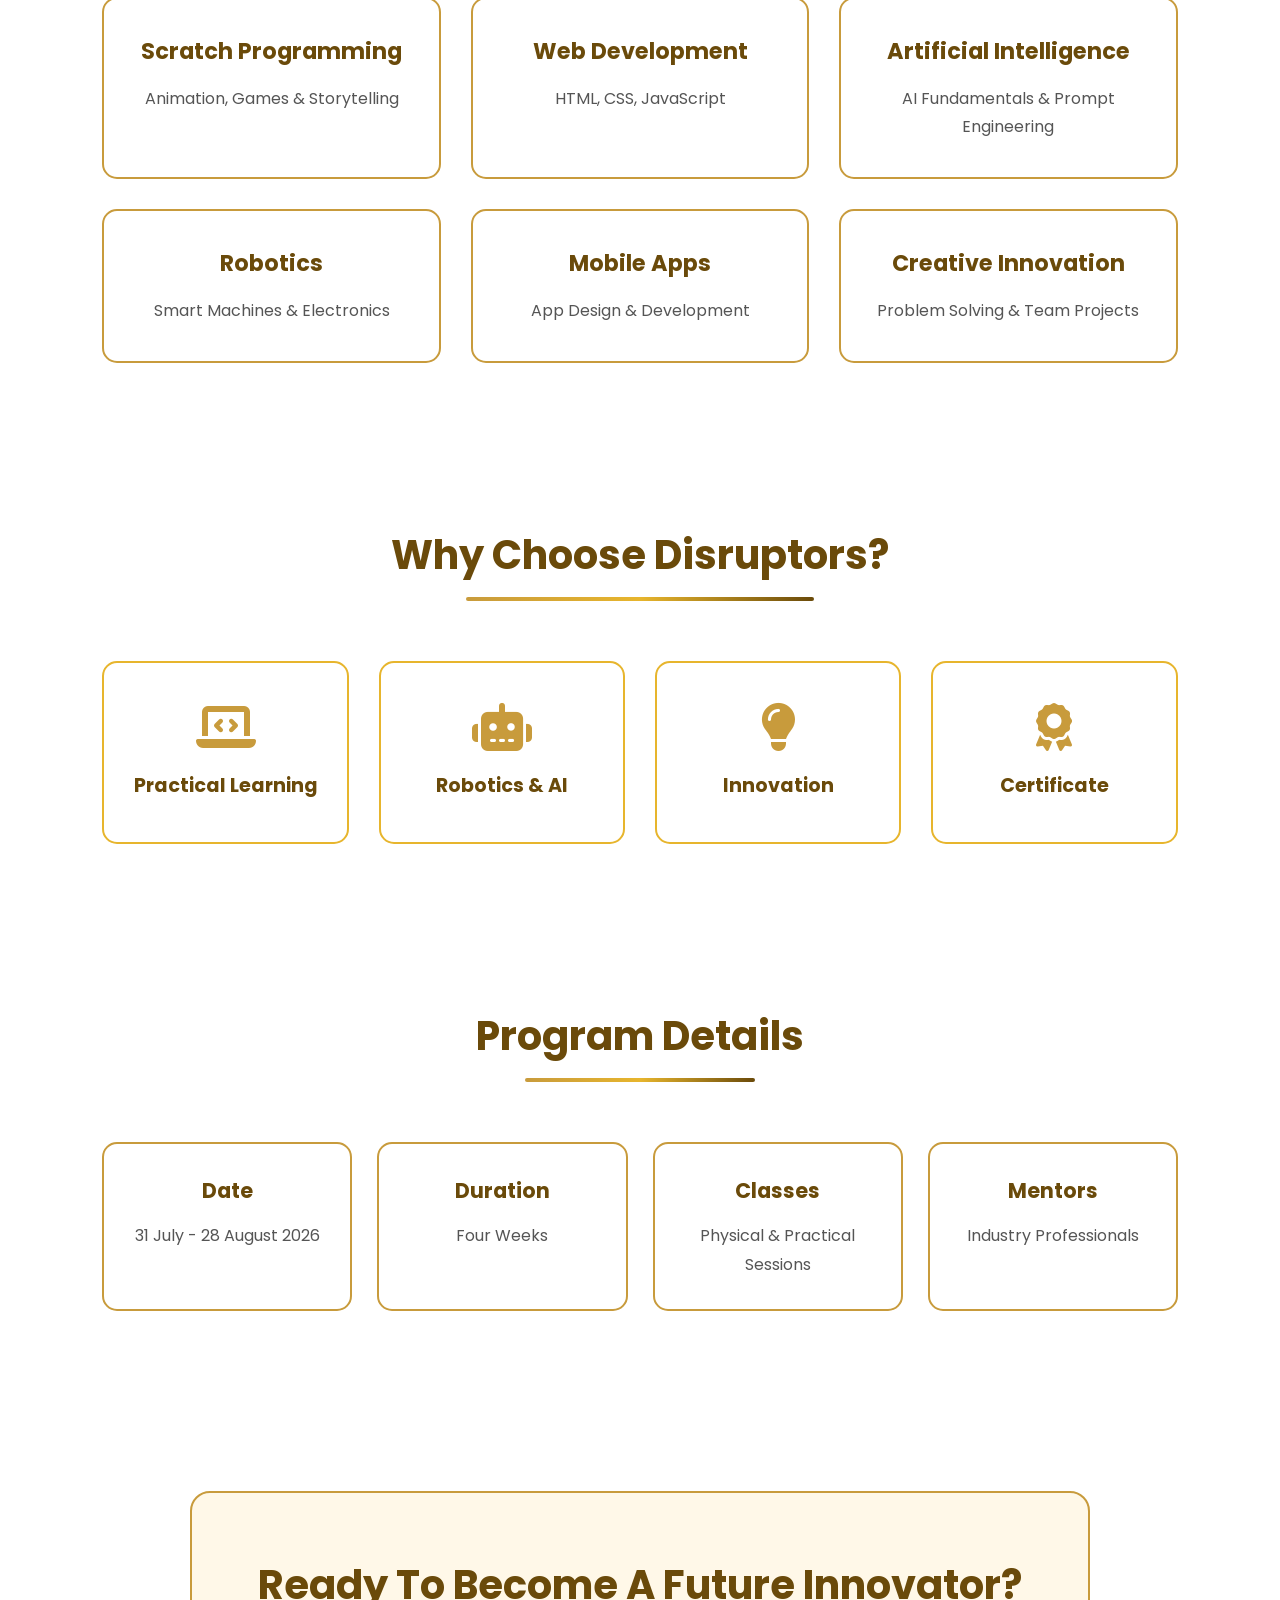
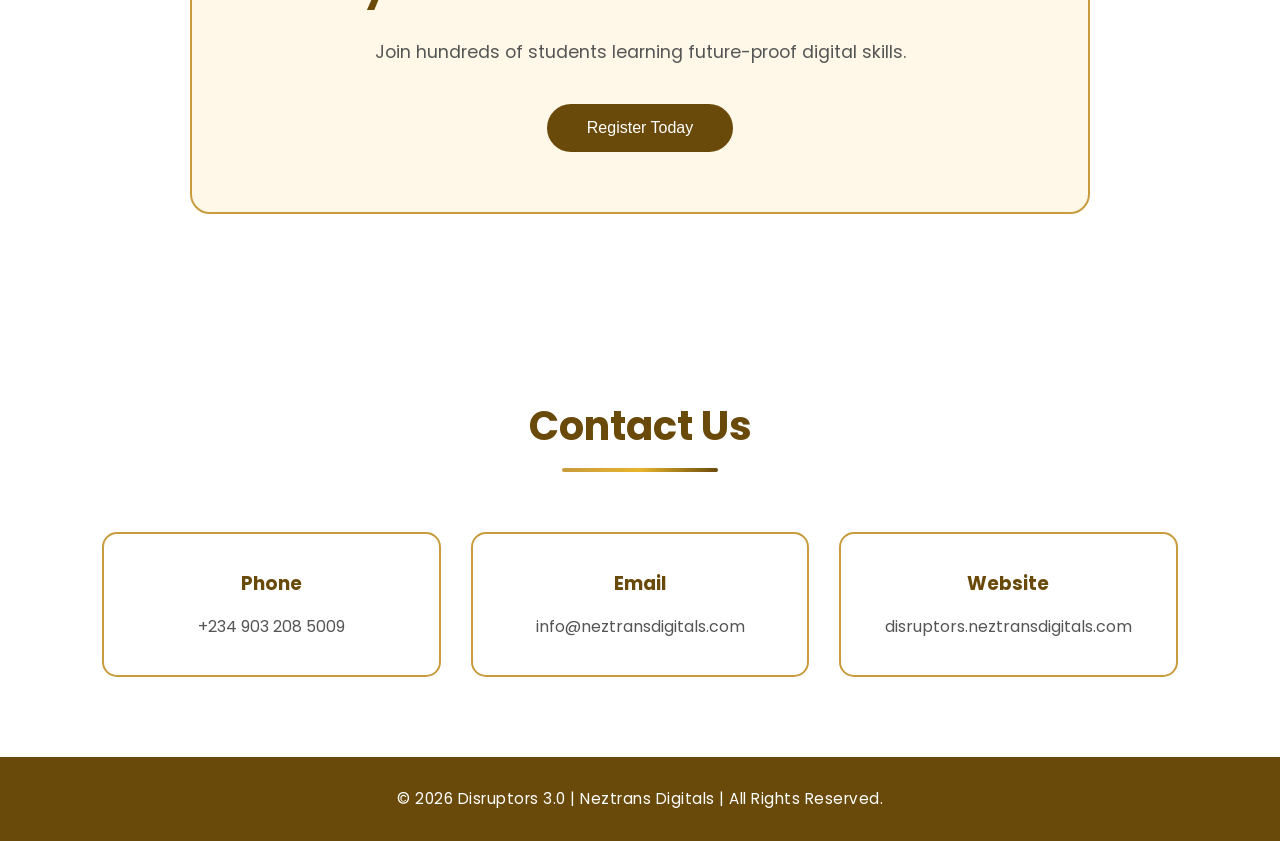
==== commit 51c3d8dd: "Updated Html File" ====
--- a/components/index.html
+++ b/components/index.html
@@ -129,7 +129,7 @@
 
     <div class="hero-image">
 
-        <img src="../assets/images/hero.png"
+        <img src="../src/assets/images/Disruptors 3.0_070818.png"
         alt="Disruptors">
 
     </div>
@@ -452,9 +452,13 @@
             digital skills.
         </p>
 
+     <a href="#">   
+    
         <button>
             Register Today
         </button>
+
+    </a>
 
     </div>
 
